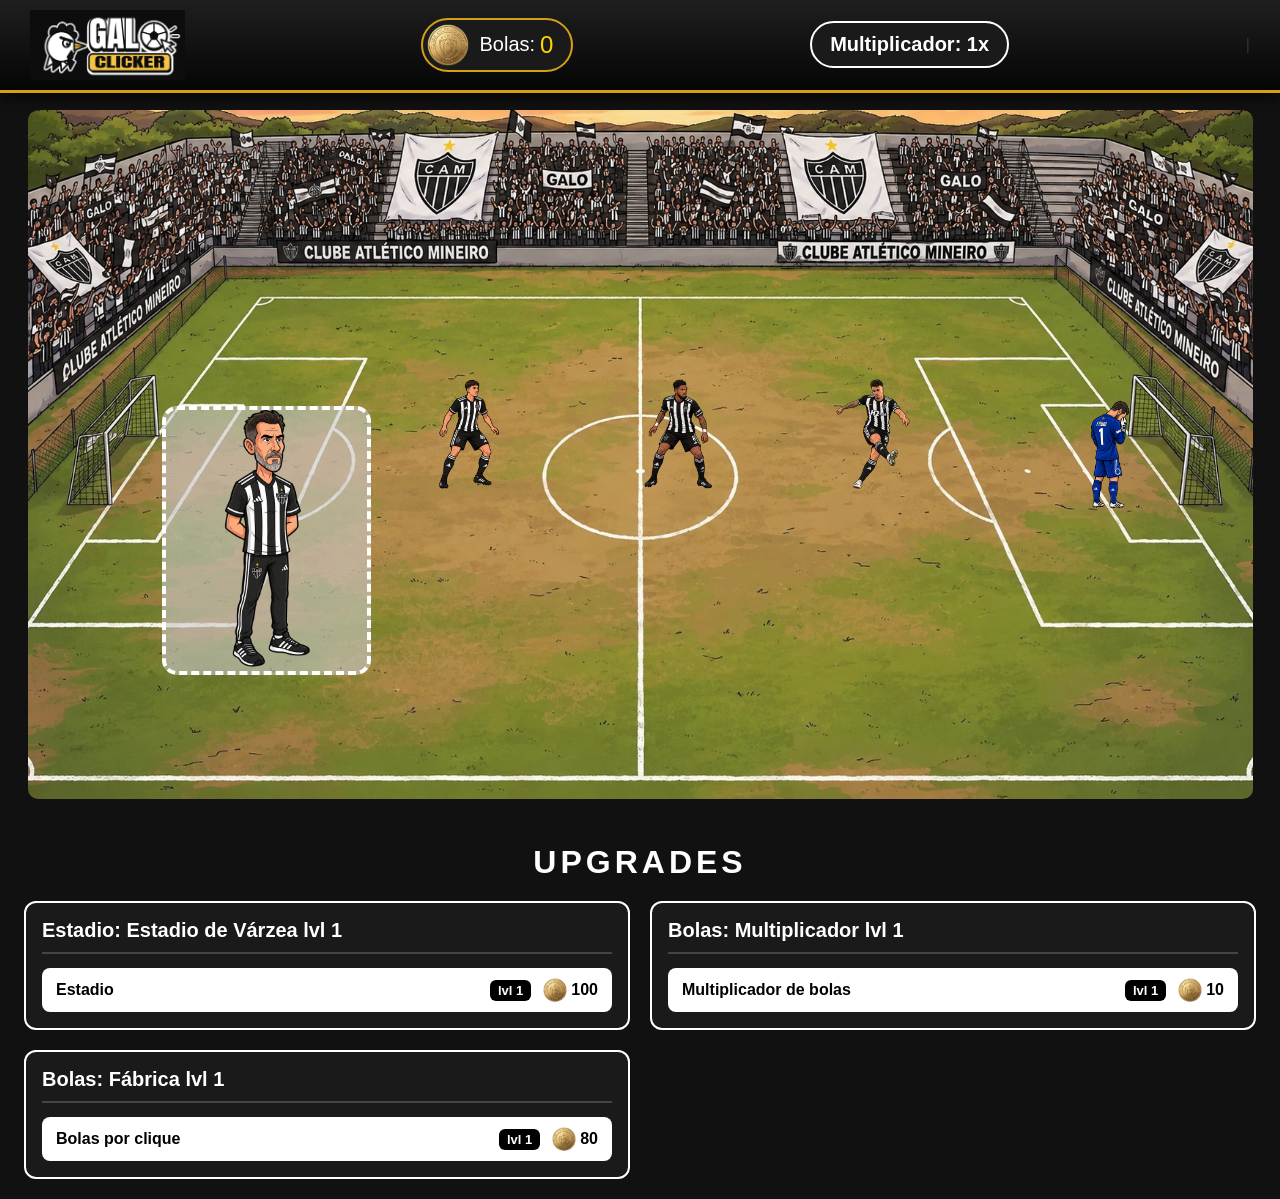
==== index.html @ 6a44a14a "Create index.html" ====
<!DOCTYPE html>
<html lang="pt-BR">
<head>
    <meta charset="UTF-8">
    <meta name="viewport" content="width=device-width, initial-scale=1.0">
    <title>Galo Clicker</title>
    <link rel="stylesheet" href="principal.css">
</head>
<body>
    <header>
        <img class="logo" src="imagens/logo.jpeg">
        <p><img src="imagens/moeda.png" class="moeda"> Bolas: <small>0</small></p>
        <strong>Multiplicador: 1x</strong>
        <aside class="barra">|</aside>
    </header>
    <div class="container">
        <div class="campo">
            <img src="imagens/estadio1.png">
            <button class="areaclick">
                <img src="imagens/barba.png" alt="barba">
            </button>
            <div class="goleiro">
                <img src="imagens/Fábio Cabisbaixo no Cruzeiro.png">
            </div>
            <div class="zagueiro">
                <img src="imagens/vitao.png">
            </div>
            <div class="meia">
                <img src="imagens/Fred.png">
            </div>
            <div class="atacante">
                <img src="imagens/kingnier.png">
            </div>
        </div>
    </div>
    <h1>UPGRADES</h1>
    <div class="secaodois">
        <section class="estadio">
            <h2>Estadio: Estadio de Várzea lvl 1</h2>
            <p>Estadio <span class="info"><span class="nivel">lvl 1</span><span class="preco"><img src="imagens/moeda.png" class="moedapreco">100</span></span></p>
        </section>
        <section class="multiplicador">
            <h2>Bolas: Multiplicador lvl 1</h2>
            <p>Multiplicador de bolas<span class="info"><span class="nivel">lvl 1</span><span class="preco"><img src="imagens/moeda.png" class="moedapreco">10</span></span></p>
        </section>
        <section class="bolas">
            <h2>Bolas: Fábrica lvl 1</h2>
            <p>Bolas por clique<span class="info"><span class="nivel">lvl 1</span><span class="preco"><img src="imagens/moeda.png" class="moedapreco">80</span></span></p>
        </section>
    </div>
    <script src="principal.js"></script>
</body>
</html>
---- principal.css ----
* {
    margin: 0;
    padding: 0;
    box-sizing: border-box;
}

body {
    background-color: #111;
    color: white;
    font-family: Arial, sans-serif;
}

header {
    z-index: 10;
    display: flex;
    align-items: center;
    justify-content: space-between;
    gap: 20px;
    padding: 10px 30px;
    background: linear-gradient(180deg, #1f1f1f, #050505);
    border-bottom: 3px solid #d4a017;
    box-shadow: 0 4px 14px rgba(0, 0, 0, 0.7);
    position: fixed;
    width: 100%;
}

header > p {
    color: white;
    font-size: 20px;
    display: flex;
    align-items: center;
    background-color: #1a1a1a;
    border: 2px solid #d4a017;
    border-radius: 40px;
    padding: 4px 18px 4px 4px;
}

.logo {
    max-height: 70px;
}

.moeda {
    width: 42px;
    height: 42px;
    margin-right: 10px;
}

strong {
    color: white;
    font-size: 20px;
    background-color: #1a1a1a;
    border: 2px solid white;
    border-radius: 40px;
    padding: 10px 18px;
}

small {
    color: gold;
    font-size: 24px;
    margin-left: 5px;
}

.barra {
    color: #333333;
}

.container {
    padding: 100px 15px 15px;
}

.campo {
    position: relative;
    width: 98%;
    margin: 10px auto;
}

.campo > img {
    width: 100%;
    display: block;
    border-radius: 10px;
}

h1 {
    text-align: center;
    letter-spacing: 4px;
    margin-top: 20px;
    margin-bottom: 20px;
}

.secaoum,
.secaodois {
    display: grid;
    grid-template-columns: 1fr 1fr;
    gap: 20px;
    margin-bottom: 20px;
    padding-left: 24px;
    padding-right: 24px;
}

.tecnico,
.estadio,
.multiplicador,
.bolas {
    background-color: #1a1a1a;
    border: 2px solid white;
    border-radius: 12px;
    padding: 16px;
    color: white;
}

.secaoum h2,
.secaodois h2 {
    color: white;
    font-size: 20px;
    margin-bottom: 14px;
    padding-bottom: 10px;
    border-bottom: 2px solid #444444;
}

.tecnico p,
.estadio p,
.multiplicador p,
.bolas p {
    display: flex;
    justify-content: space-between;
    align-items: center;
    color: black;
    background-color: white;
    font-size: 16px;
    font-weight: bold;
    margin-bottom: 10px;
    padding: 10px 14px;
    border-radius: 8px;
    cursor: pointer;
    transition: transform 0.15s;
}

.tecnico p:hover,
.estadio p:hover,
.multiplicador p:hover,
.bolas p:hover {
    background-color: #d4a017;
    transform: scale(1.03);
}

.jogadores {
    grid-column: 1 / -1;
    display: flex;
    flex-wrap: wrap;
    gap: 16px;
    background-color: #1a1a1a;
    border: 2px solid white;
    border-radius: 12px;
    padding: 16px;
}

.jogadores h2 {
    width: 100%;
}

.jogador {
    width: 140px;
    height: 180px;
    display: flex;
    align-items: flex-end;
    background-color: white;
    border: 3px solid black;
    border-radius: 10px;
    cursor: pointer;
    transition: transform 0.15s;
}

.jogador:hover {
    transform: translateY(-6px);
}

.jogador p {
    width: 100%;
    padding: 8px;
    color: white;
    background-color: black;
    text-align: center;
    font-weight: bold;
}

.areaclick {
    position: absolute;
    left: 11%;
    top: 43%;
    width: 17%;
    height: 39%;
    border: 4px dashed white;
    border-radius: 15px;
    background-color: rgba(204, 202, 202, 0.6);
    display: flex;
    justify-content: center;
    align-items: center;
    cursor: pointer;
}

.areaclick img {
    width: 100%;
    height: 100%;
    object-fit: contain;
}

.goleiro,
.zagueiro,
.meia,
.atacante {
    position: absolute;
    width: 6%;
    z-index: 2;
}

.goleiro {
    left: 85%;
    top: 42%;
}


.goleiro img,
.zagueiro img,
.meia img,
.atacante img {
    width: 100%;
    height: auto;
    display: block;
}

.info {
    display: flex;
    align-items: center;
    gap: 12px;
}

.nivel {
    font-size: 13px;
    color: white;
    background-color: black;
    padding: 3px 8px;
    border-radius: 6px;
}

.preco {
    display: flex;
    align-items: center;
    gap: 4px;
    color: black;
}

.moedapreco {
    width: 24px;
    height: 24px;
}

.bola {
    position: absolute;
    font-size: 2.5vw;
    z-index: 5;
    transform: translate(-50%, -50%);
    pointer-events: none;
    transition:
        left 0.75s ease-in-out,
        top 0.75s ease-in-out;
}

.secaodois {
    grid-template-columns: 1fr 1fr;
}

.estadio p:last-child,
.multiplicador p:last-child,
.bolas p:last-child {
    margin-bottom: 0;
}

@media (max-width: 900px) {
    .secaodois {
        grid-template-columns: 1fr;
    }
}

.zagueiro {
    left: 33%;
    bottom: 45%;
}

.meia {
    left: 50%;
    bottom: 45%;
}

.atacante {
    left: 66%;
    bottom: 45%;
}
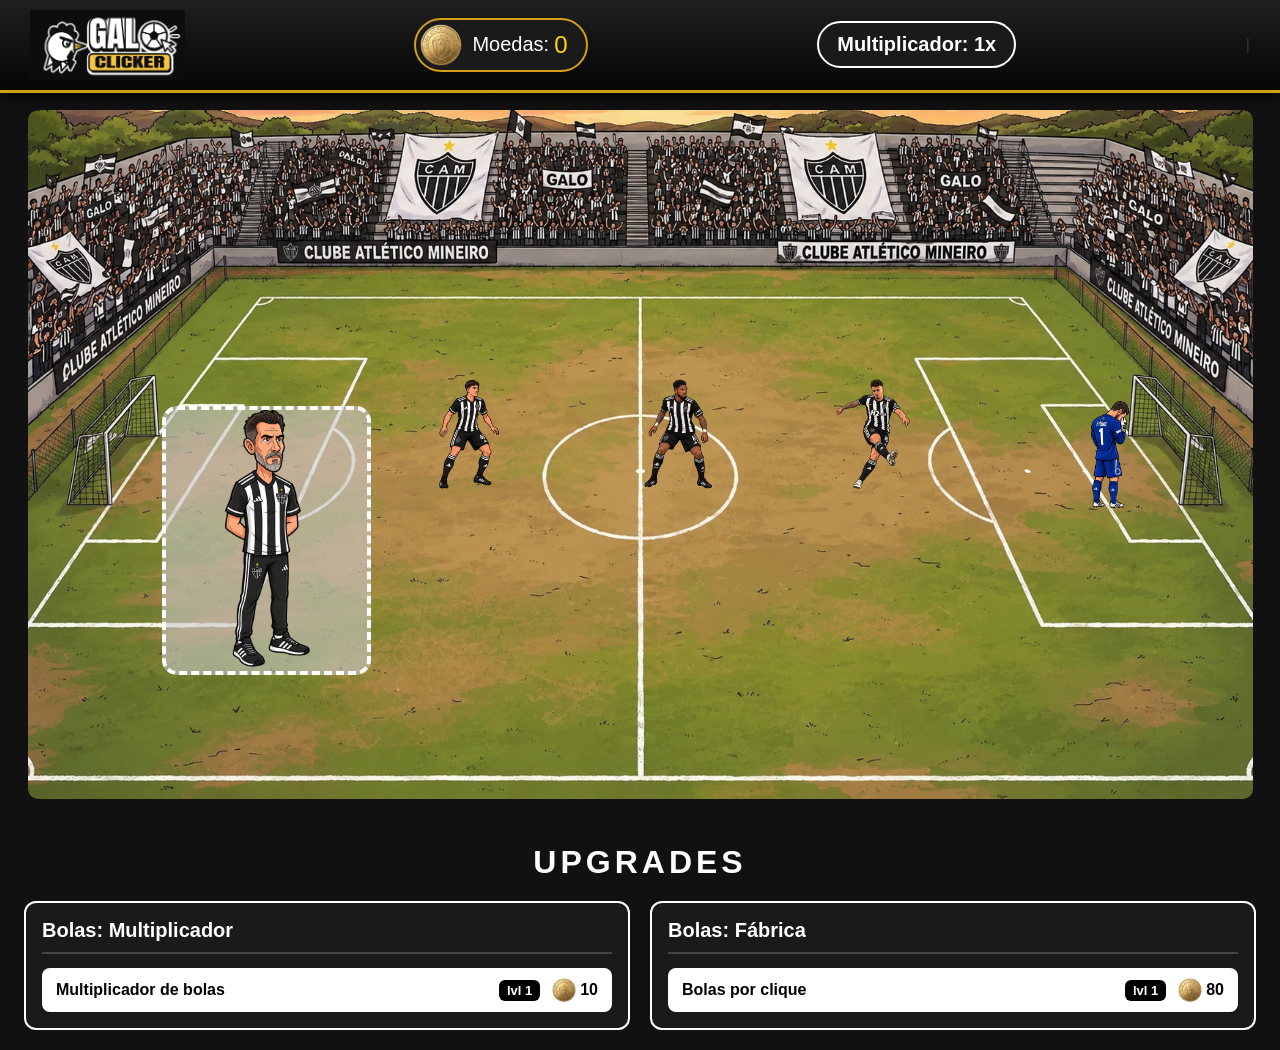
==== commit 69b374a4: "Merge branch 'main' of https://github.com/pedropplc2/TP-2" ====
--- a/index.html
+++ b/index.html
@@ -3,14 +3,15 @@
 <html lang="pt-BR">
 <head>
     <meta charset="UTF-8">
-    <meta name="viewport" content="width=device-width, initial-scale=1.0">
+    <meta name="viewport" content="width=device-width, initial-scale=1.0" >
     <title>Galo Clicker</title>
+    <link rel="icon" type="image/png" href="imagens/0b0031de783db64c86272078ba9eb72e.jpg">
     <link rel="stylesheet" href="principal.css">
 </head>
 <body>
     <header>
         <img class="logo" src="imagens/logo.jpeg">
-        <p><img src="imagens/moeda.png" class="moeda"> Bolas: <small>0</small></p>
+        <p><img src="imagens/moeda.png" class="moeda"> Moedas: <small>0</small></p>
         <strong>Multiplicador: 1x</strong>
         <aside class="barra">|</aside>
     </header>
@@ -36,16 +37,12 @@
     </div>
     <h1>UPGRADES</h1>
     <div class="secaodois">
-        <section class="estadio">
-            <h2>Estadio: Estadio de Várzea lvl 1</h2>
-            <p>Estadio <span class="info"><span class="nivel">lvl 1</span><span class="preco"><img src="imagens/moeda.png" class="moedapreco">100</span></span></p>
-        </section>
         <section class="multiplicador">
-            <h2>Bolas: Multiplicador lvl 1</h2>
+            <h2>Bolas: Multiplicador</h2>
             <p>Multiplicador de bolas<span class="info"><span class="nivel">lvl 1</span><span class="preco"><img src="imagens/moeda.png" class="moedapreco">10</span></span></p>
         </section>
         <section class="bolas">
-            <h2>Bolas: Fábrica lvl 1</h2>
+            <h2>Bolas: Fábrica</h2>
             <p>Bolas por clique<span class="info"><span class="nivel">lvl 1</span><span class="preco"><img src="imagens/moeda.png" class="moedapreco">80</span></span></p>
         </section>
     </div>
